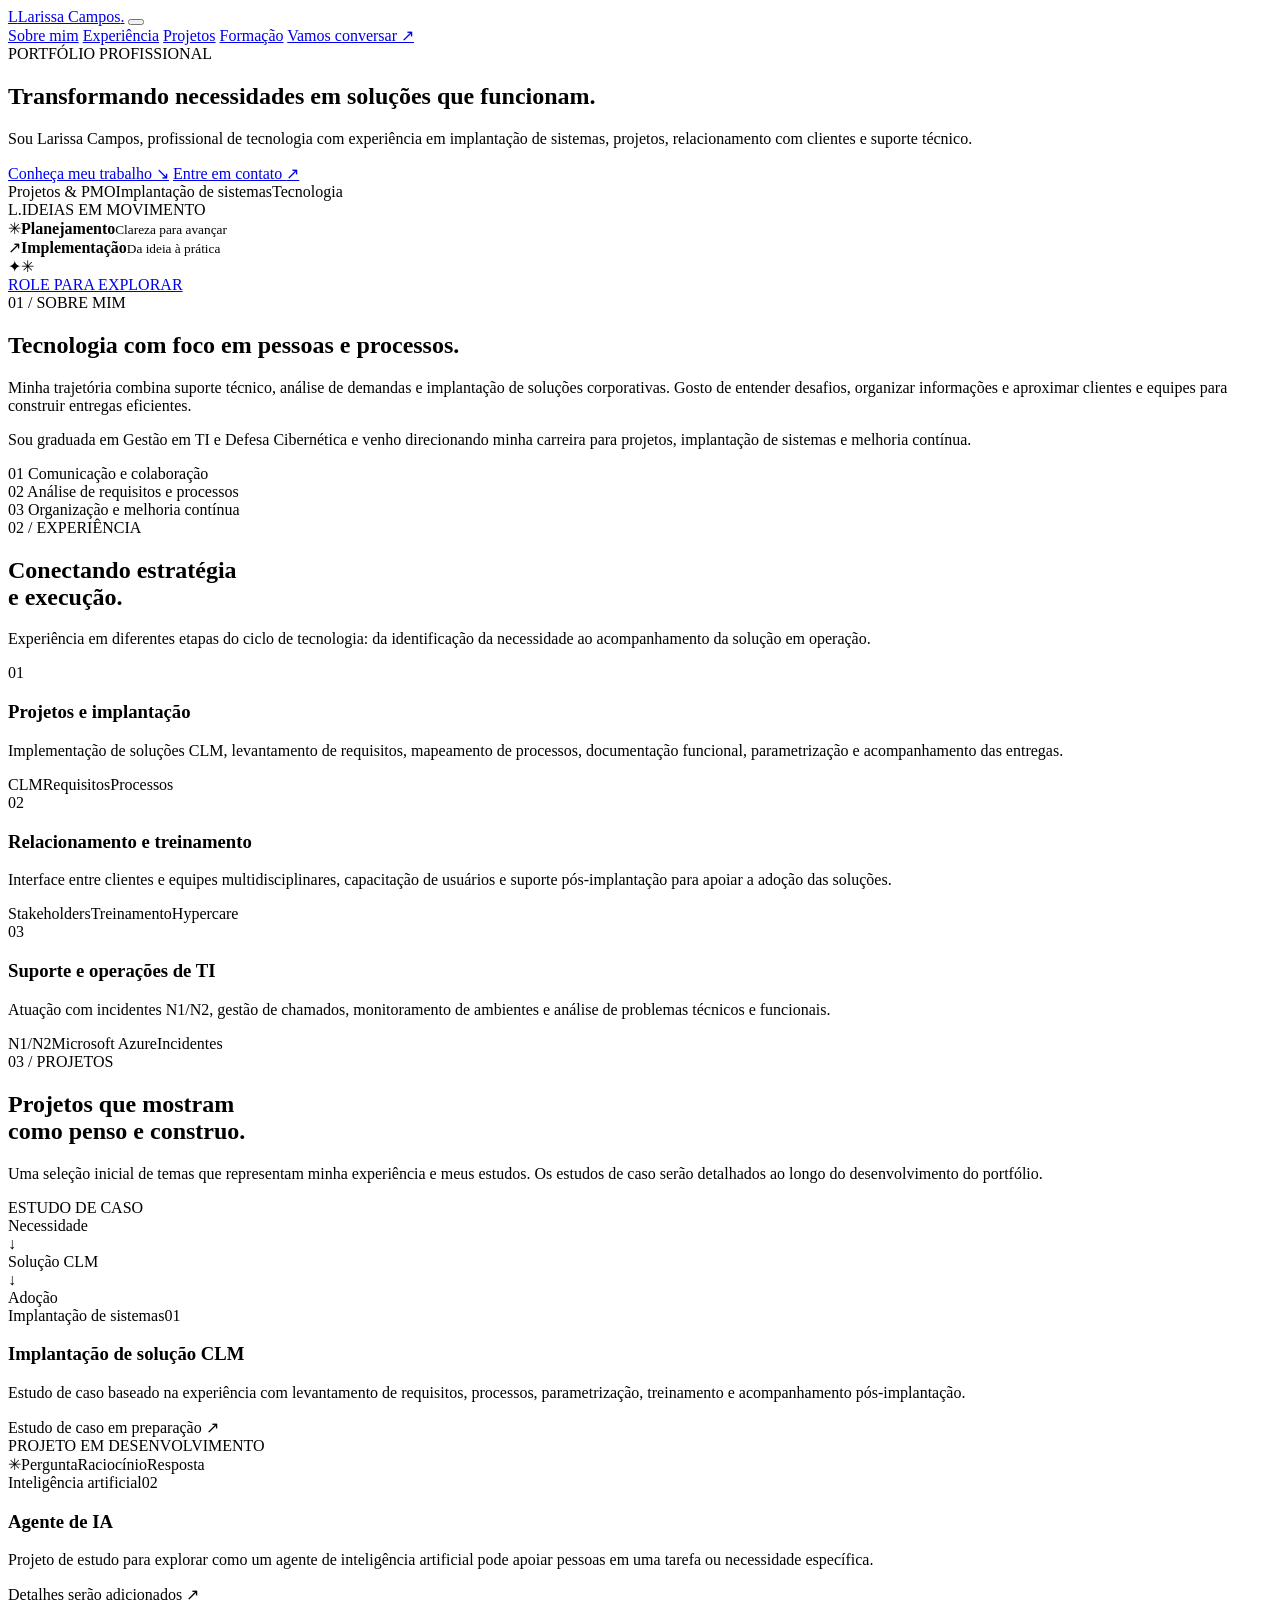
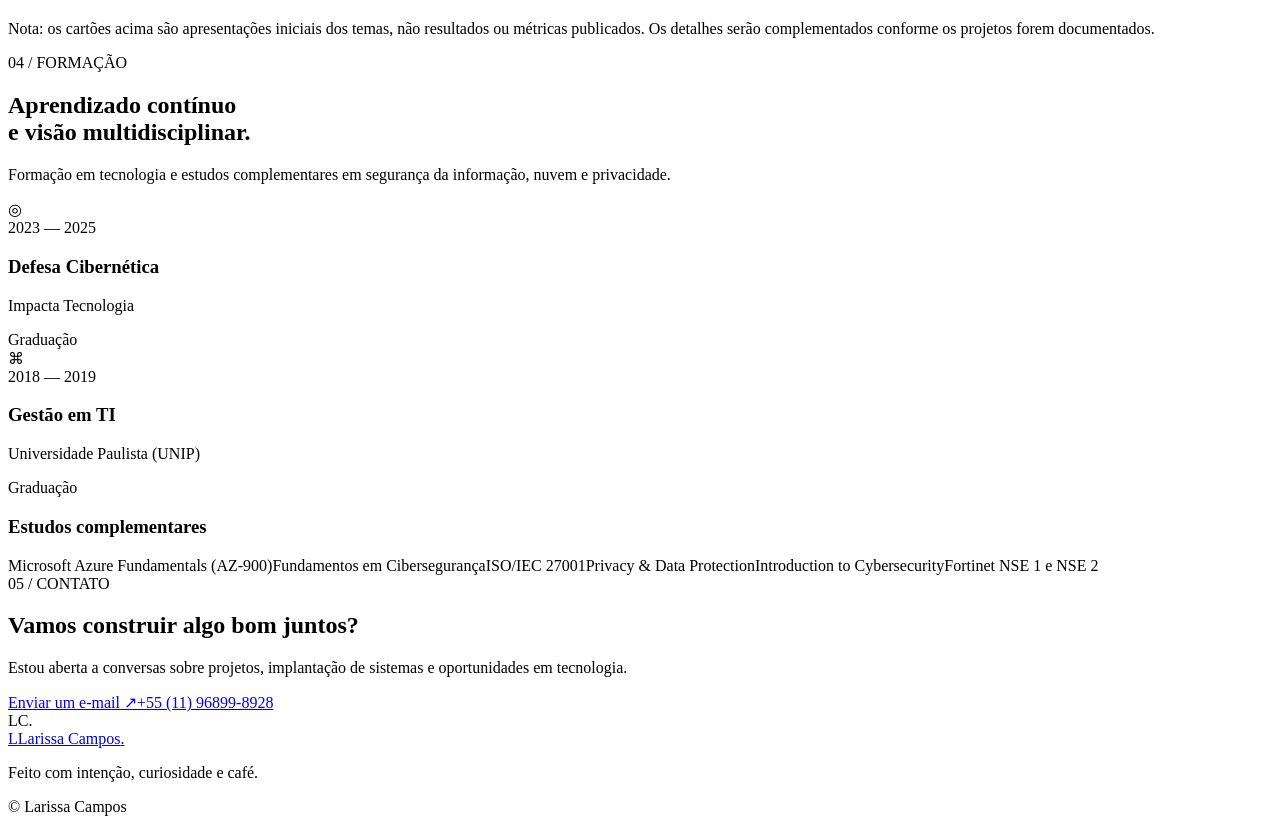
==== index.html @ 3866906d "feat: cria estrutura inicial do portfólio" ====
<!doctype html>
<html lang="pt-BR">
<head>
  <meta charset="utf-8">
  <meta name="viewport" content="width=device-width, initial-scale=1">
  <meta name="theme-color" content="#7c3aed">
  <meta name="description" content="Portfólio profissional de Larissa Roberta Silva Campos, com experiência em projetos, implantação de sistemas e tecnologia.">
  <title>Larissa Campos | Portfólio</title>
  <link rel="preconnect" href="https://fonts.googleapis.com">
  <link rel="preconnect" href="https://fonts.gstatic.com" crossorigin>
  <link href="https://fonts.googleapis.com/css2?family=DM+Sans:wght@400;500;600;700&family=Manrope:wght@400;500;600;700;800&display=swap" rel="stylesheet">
  <link rel="stylesheet" href="styles.css">
  <script src="script.js" defer></script>
</head>
<body>
  <header class="site-header">
    <nav class="nav container" aria-label="Navegação principal">
      <a class="brand" href="#inicio" aria-label="Larissa Campos - início"><span class="brand-mark">L</span><span>Larissa Campos<span class="brand-dot">.</span></span></a>
      <button class="menu-toggle" aria-expanded="false" aria-controls="nav-links" aria-label="Abrir menu"><span></span><span></span></button>
      <div class="nav-links" id="nav-links">
        <a href="#sobre">Sobre mim</a>
        <a href="#experiencia">Experiência</a>
        <a href="#projetos">Projetos</a>
        <a href="#formacao">Formação</a>
        <a class="nav-contact" href="#contato">Vamos conversar <span aria-hidden="true">↗</span></a>
      </div>
    </nav>
  </header>

  <main>
    <section class="hero section container" id="inicio">
      <div class="hero-copy">
        <div class="eyebrow"><span class="status-dot"></span> PORTFÓLIO PROFISSIONAL</div>
        <h1>Transformando necessidades em <span class="gradient-text">soluções que funcionam.</span></h1>
        <p class="hero-lead">Sou Larissa Campos, profissional de tecnologia com experiência em implantação de sistemas, projetos, relacionamento com clientes e suporte técnico.</p>
        <div class="hero-actions">
          <a class="button button-primary" href="#projetos">Conheça meu trabalho <span aria-hidden="true">↘</span></a>
          <a class="button button-quiet" href="mailto:larissarobertasilvacampos@gmail.com">Entre em contato <span aria-hidden="true">↗</span></a>
        </div>
        <div class="hero-tags"><span>Projetos & PMO</span><span>Implantação de sistemas</span><span>Tecnologia</span></div>
      </div>
      <div class="hero-art" aria-label="Ilustração abstrata representando tecnologia e planejamento">
        <div class="art-orbit orbit-one"></div><div class="art-orbit orbit-two"></div>
        <div class="art-core"><span class="core-symbol">L<span>.</span></span><span class="core-caption">IDEIAS EM MOVIMENTO</span></div>
        <div class="floating-card card-top"><span class="mini-icon">✳</span><span><b>Planejamento</b><small>Clareza para avançar</small></span></div>
        <div class="floating-card card-bottom"><span class="mini-icon mini-icon-light">↗</span><span><b>Implementação</b><small>Da ideia à prática</small></span></div>
        <span class="art-spark spark-one">✦</span><span class="art-spark spark-two">✳</span>
      </div>
      <a class="scroll-cue" href="#sobre"><span></span> ROLE PARA EXPLORAR</a>
    </section>

    <section class="section section-soft" id="sobre">
      <div class="container about-grid">
        <div class="section-heading"><span class="eyebrow">01 / SOBRE MIM</span><h2>Tecnologia com foco em <span class="gradient-text">pessoas e processos.</span></h2></div>
        <div class="about-content">
          <p>Minha trajetória combina suporte técnico, análise de demandas e implantação de soluções corporativas. Gosto de entender desafios, organizar informações e aproximar clientes e equipes para construir entregas eficientes.</p>
          <p>Sou graduada em Gestão em TI e Defesa Cibernética e venho direcionando minha carreira para projetos, implantação de sistemas e melhoria contínua.</p>
          <div class="strength-list"><div><span>01</span> Comunicação e colaboração</div><div><span>02</span> Análise de requisitos e processos</div><div><span>03</span> Organização e melhoria contínua</div></div>
        </div>
      </div>
    </section>

    <section class="section container" id="experiencia">
      <div class="section-topline"><div class="section-heading"><span class="eyebrow">02 / EXPERIÊNCIA</span><h2>Conectando estratégia <br>e execução.</h2></div><p class="section-intro">Experiência em diferentes etapas do ciclo de tecnologia: da identificação da necessidade ao acompanhamento da solução em operação.</p></div>
      <div class="experience-grid">
        <article class="experience-card"><span class="experience-number">01</span><div><h3>Projetos e implantação</h3><p>Implementação de soluções CLM, levantamento de requisitos, mapeamento de processos, documentação funcional, parametrização e acompanhamento das entregas.</p><div class="chips"><span>CLM</span><span>Requisitos</span><span>Processos</span></div></div></article>
        <article class="experience-card"><span class="experience-number">02</span><div><h3>Relacionamento e treinamento</h3><p>Interface entre clientes e equipes multidisciplinares, capacitação de usuários e suporte pós-implantação para apoiar a adoção das soluções.</p><div class="chips"><span>Stakeholders</span><span>Treinamento</span><span>Hypercare</span></div></div></article>
        <article class="experience-card"><span class="experience-number">03</span><div><h3>Suporte e operações de TI</h3><p>Atuação com incidentes N1/N2, gestão de chamados, monitoramento de ambientes e análise de problemas técnicos e funcionais.</p><div class="chips"><span>N1/N2</span><span>Microsoft Azure</span><span>Incidentes</span></div></div></article>
      </div>
    </section>

    <section class="section section-dark" id="projetos">
      <div class="container">
        <div class="section-topline projects-heading"><div class="section-heading"><span class="eyebrow eyebrow-light">03 / PROJETOS</span><h2>Projetos que mostram <br>como penso e construo.</h2></div><p class="section-intro">Uma seleção inicial de temas que representam minha experiência e meus estudos. Os estudos de caso serão detalhados ao longo do desenvolvimento do portfólio.</p></div>
        <div class="project-grid">
          <article class="project-card project-featured"><div class="project-visual visual-purple"><span class="visual-label">ESTUDO DE CASO</span><div class="flow-diagram"><div class="flow-node">Necessidade</div><span>↓</span><div class="flow-node flow-node-active">Solução CLM</div><span>↓</span><div class="flow-node">Adoção</div></div><span class="visual-orb"></span></div><div class="project-body"><div class="project-meta"><span>Implantação de sistemas</span><span>01</span></div><h3>Implantação de solução CLM</h3><p>Estudo de caso baseado na experiência com levantamento de requisitos, processos, parametrização, treinamento e acompanhamento pós-implantação.</p><span class="text-link">Estudo de caso em preparação <span aria-hidden="true">↗</span></span></div></article>
          <article class="project-card"><div class="project-visual visual-peach"><span class="visual-label">PROJETO EM DESENVOLVIMENTO</span><div class="ai-visual"><span class="ai-ring">✳</span><span class="ai-pill pill-one">Pergunta</span><span class="ai-pill pill-two">Raciocínio</span><span class="ai-pill pill-three">Resposta</span></div></div><div class="project-body"><div class="project-meta"><span>Inteligência artificial</span><span>02</span></div><h3>Agente de IA</h3><p>Projeto de estudo para explorar como um agente de inteligência artificial pode apoiar pessoas em uma tarefa ou necessidade específica.</p><span class="text-link">Detalhes serão adicionados <span aria-hidden="true">↗</span></span></div></article>
        </div>
        <p class="project-note">Nota: os cartões acima são apresentações iniciais dos temas, não resultados ou métricas publicados. Os detalhes serão complementados conforme os projetos forem documentados.</p>
      </div>
    </section>

    <section class="section container" id="formacao">
      <div class="section-topline"><div class="section-heading"><span class="eyebrow">04 / FORMAÇÃO</span><h2>Aprendizado contínuo <br>e visão multidisciplinar.</h2></div><p class="section-intro">Formação em tecnologia e estudos complementares em segurança da informação, nuvem e privacidade.</p></div>
      <div class="education-grid">
        <article class="education-card"><span class="education-icon">◎</span><div><span class="education-date">2023 — 2025</span><h3>Defesa Cibernética</h3><p>Impacta Tecnologia</p></div><span class="education-type">Graduação</span></article>
        <article class="education-card"><span class="education-icon">⌘</span><div><span class="education-date">2018 — 2019</span><h3>Gestão em TI</h3><p>Universidade Paulista (UNIP)</p></div><span class="education-type">Graduação</span></article>
      </div>
      <div class="courses-block"><h3>Estudos complementares</h3><div class="course-list"><span>Microsoft Azure Fundamentals (AZ-900)</span><span>Fundamentos em Cibersegurança</span><span>ISO/IEC 27001</span><span>Privacy & Data Protection</span><span>Introduction to Cybersecurity</span><span>Fortinet NSE 1 e NSE 2</span></div></div>
    </section>

    <section class="section contact-section" id="contato">
      <div class="container contact-panel"><div><span class="eyebrow eyebrow-light">05 / CONTATO</span><h2>Vamos construir algo <span>bom juntos?</span></h2><p>Estou aberta a conversas sobre projetos, implantação de sistemas e oportunidades em tecnologia.</p></div><div class="contact-actions"><a class="button button-white" href="mailto:larissarobertasilvacampos@gmail.com">Enviar um e-mail <span aria-hidden="true">↗</span></a><a class="contact-phone" href="tel:+5511968998928">+55 (11) 96899-8928</a></div><div class="contact-decoration">LC<span>.</span></div></div>
    </section>
  </main>

  <footer class="site-footer"><div class="container footer-inner"><a class="brand footer-brand" href="#inicio"><span class="brand-mark">L</span><span>Larissa Campos<span class="brand-dot">.</span></span></a><p>Feito com intenção, curiosidade e café.</p><span>© <span id="year"></span> Larissa Campos</span></div></footer>
</body>
</html>
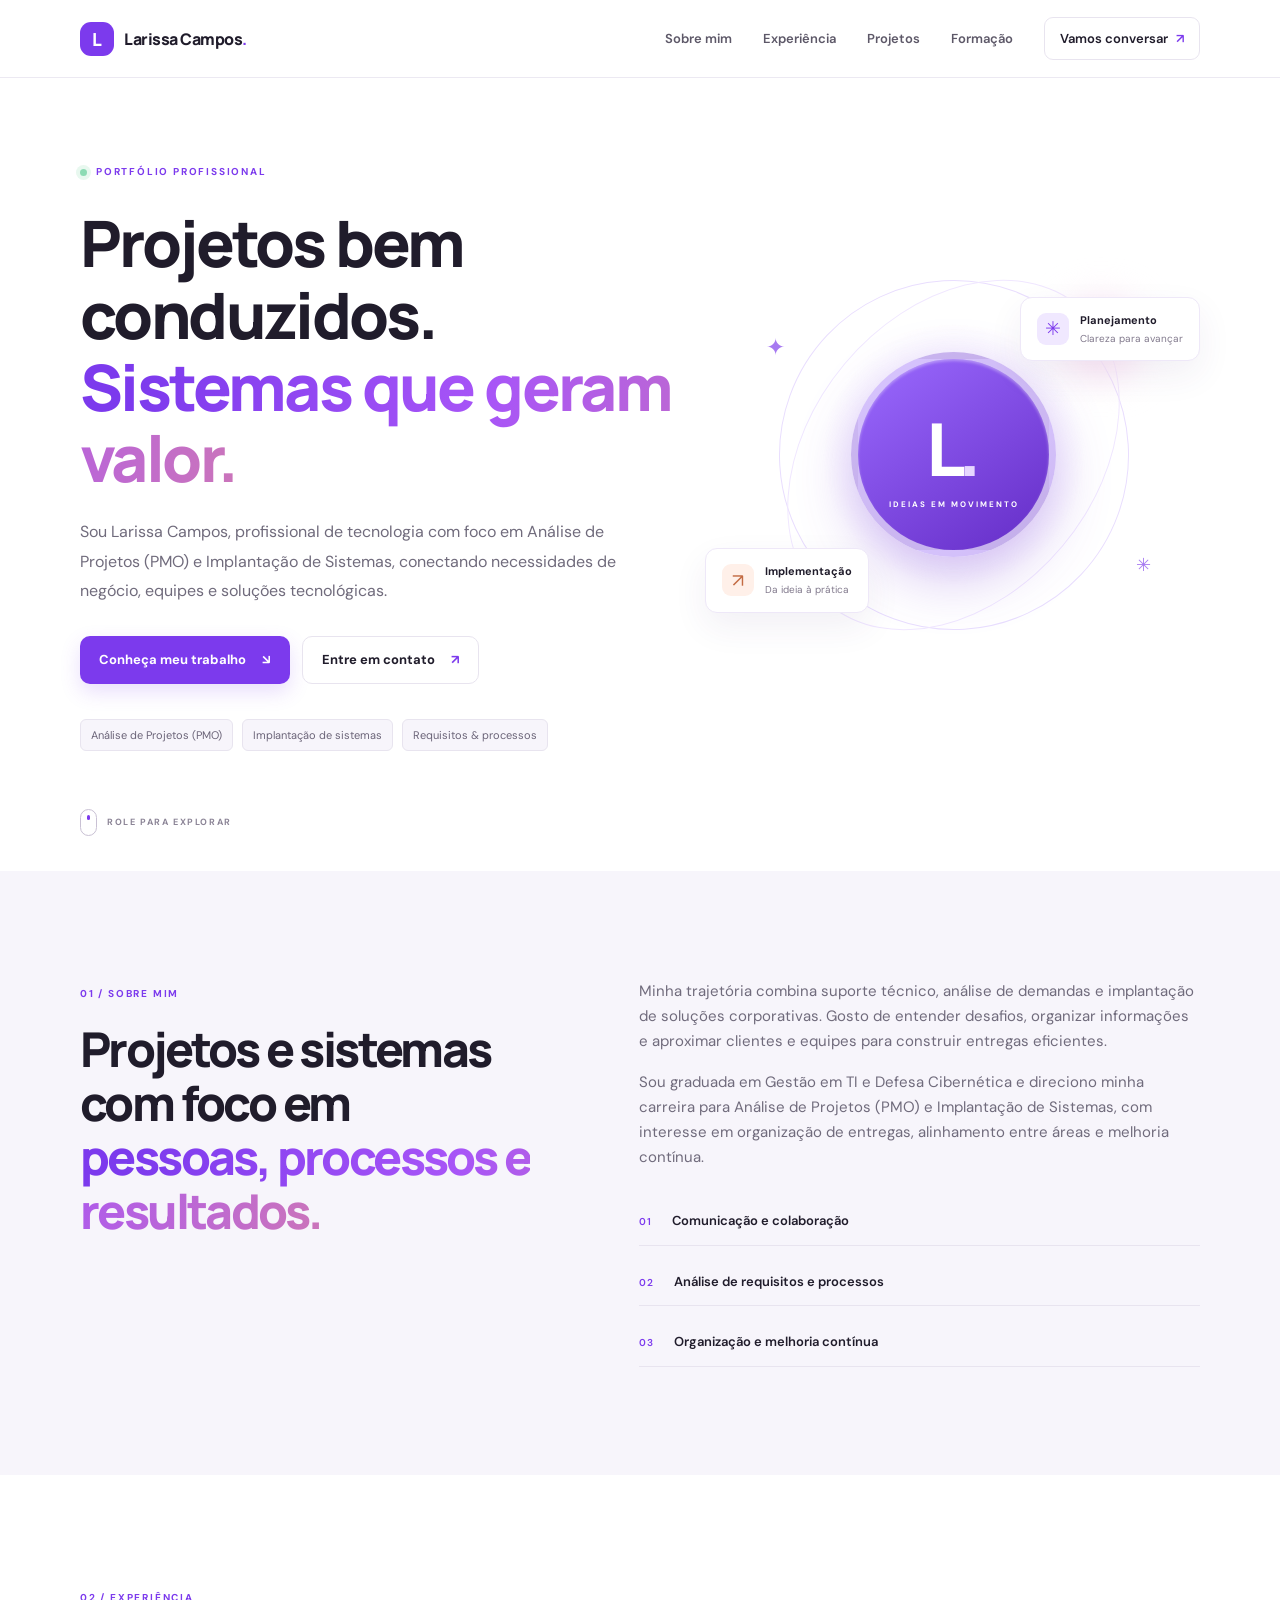
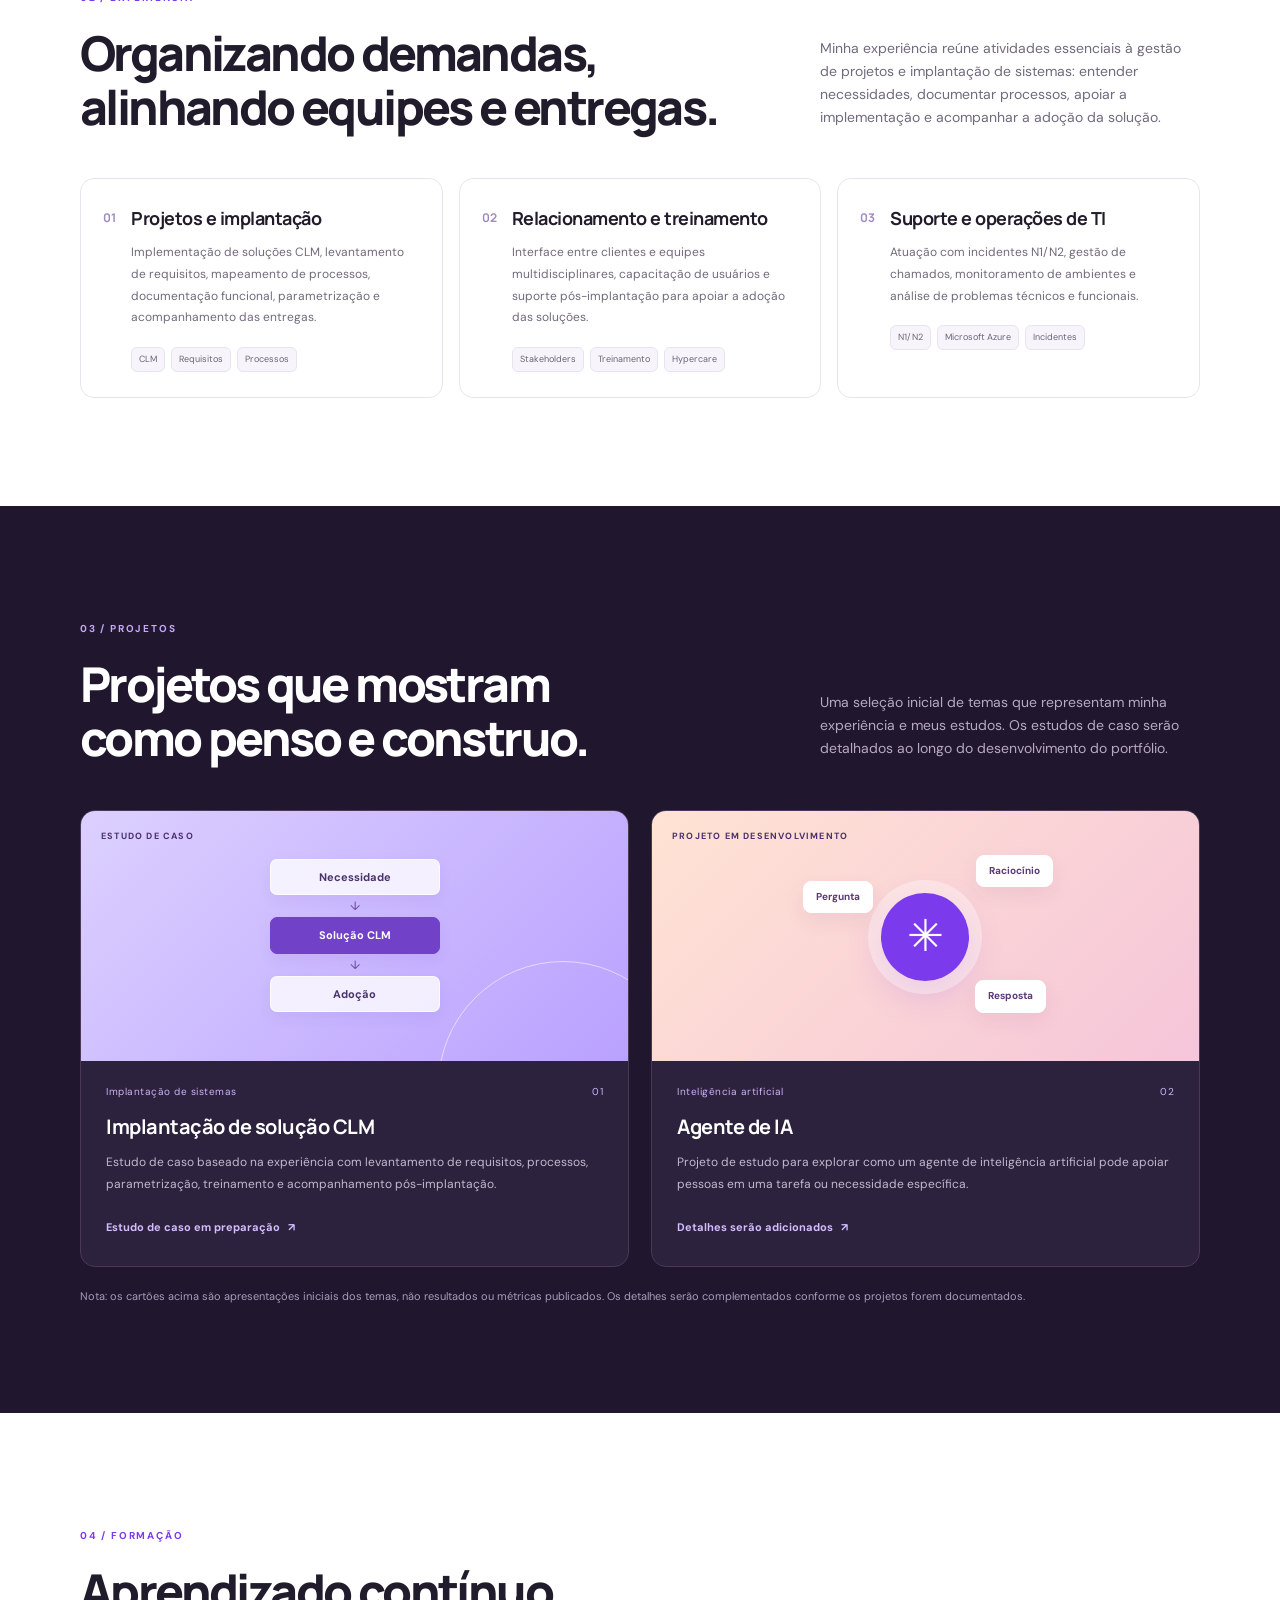
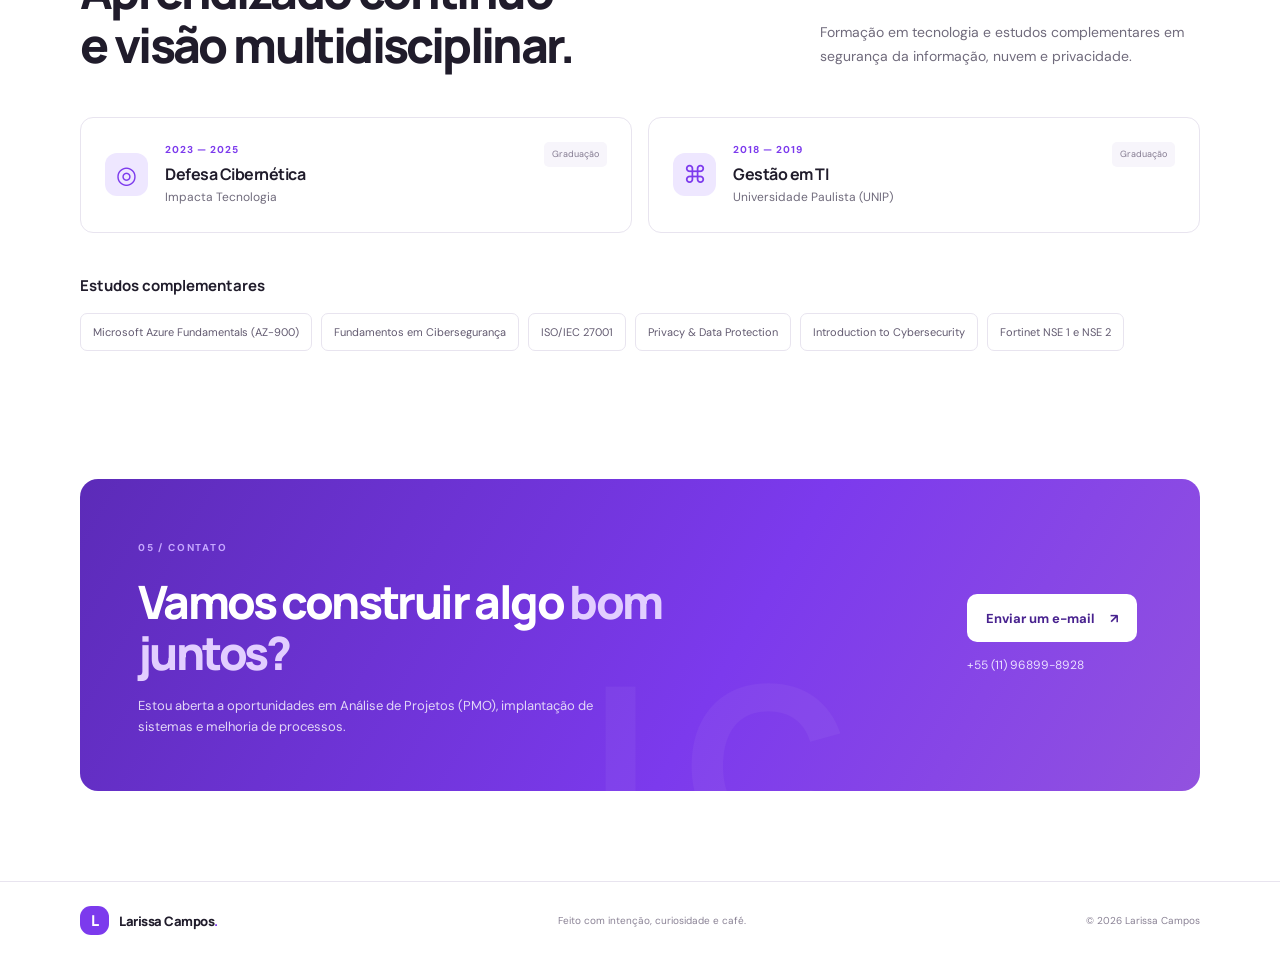
==== commit 84572883: "Direciona o portfólio para PMO e implantação de sistemas" ====
--- a/index.html
+++ b/index.html
@@ -4,7 +4,7 @@
   <meta charset="utf-8">
   <meta name="viewport" content="width=device-width, initial-scale=1">
   <meta name="theme-color" content="#7c3aed">
-  <meta name="description" content="Portfólio profissional de Larissa Roberta Silva Campos, com experiência em projetos, implantação de sistemas e tecnologia.">
+  <meta name="description" content="Portfólio de Larissa Campos, com foco em análise de projetos (PMO), implantação de sistemas e melhoria de processos.">
   <title>Larissa Campos | Portfólio</title>
   <link rel="preconnect" href="https://fonts.googleapis.com">
   <link rel="preconnect" href="https://fonts.gstatic.com" crossorigin>
@@ -31,13 +31,13 @@
     <section class="hero section container" id="inicio">
       <div class="hero-copy">
         <div class="eyebrow"><span class="status-dot"></span> PORTFÓLIO PROFISSIONAL</div>
-        <h1>Transformando necessidades em <span class="gradient-text">soluções que funcionam.</span></h1>
-        <p class="hero-lead">Sou Larissa Campos, profissional de tecnologia com experiência em implantação de sistemas, projetos, relacionamento com clientes e suporte técnico.</p>
+        <h1>Projetos bem conduzidos. <span class="gradient-text">Sistemas que geram valor.</span></h1>
+        <p class="hero-lead">Sou Larissa Campos, profissional de tecnologia com foco em Análise de Projetos (PMO) e Implantação de Sistemas, conectando necessidades de negócio, equipes e soluções tecnológicas.</p>
         <div class="hero-actions">
           <a class="button button-primary" href="#projetos">Conheça meu trabalho <span aria-hidden="true">↘</span></a>
           <a class="button button-quiet" href="mailto:larissarobertasilvacampos@gmail.com">Entre em contato <span aria-hidden="true">↗</span></a>
         </div>
-        <div class="hero-tags"><span>Projetos & PMO</span><span>Implantação de sistemas</span><span>Tecnologia</span></div>
+        <div class="hero-tags"><span>Análise de Projetos (PMO)</span><span>Implantação de sistemas</span><span>Requisitos & processos</span></div>
       </div>
       <div class="hero-art" aria-label="Ilustração abstrata representando tecnologia e planejamento">
         <div class="art-orbit orbit-one"></div><div class="art-orbit orbit-two"></div>
@@ -51,17 +51,17 @@
 
     <section class="section section-soft" id="sobre">
       <div class="container about-grid">
-        <div class="section-heading"><span class="eyebrow">01 / SOBRE MIM</span><h2>Tecnologia com foco em <span class="gradient-text">pessoas e processos.</span></h2></div>
+        <div class="section-heading"><span class="eyebrow">01 / SOBRE MIM</span><h2>Projetos e sistemas com foco em <span class="gradient-text">pessoas, processos e resultados.</span></h2></div>
         <div class="about-content">
           <p>Minha trajetória combina suporte técnico, análise de demandas e implantação de soluções corporativas. Gosto de entender desafios, organizar informações e aproximar clientes e equipes para construir entregas eficientes.</p>
-          <p>Sou graduada em Gestão em TI e Defesa Cibernética e venho direcionando minha carreira para projetos, implantação de sistemas e melhoria contínua.</p>
+          <p>Sou graduada em Gestão em TI e Defesa Cibernética e direciono minha carreira para Análise de Projetos (PMO) e Implantação de Sistemas, com interesse em organização de entregas, alinhamento entre áreas e melhoria contínua.</p>
           <div class="strength-list"><div><span>01</span> Comunicação e colaboração</div><div><span>02</span> Análise de requisitos e processos</div><div><span>03</span> Organização e melhoria contínua</div></div>
         </div>
       </div>
     </section>
 
     <section class="section container" id="experiencia">
-      <div class="section-topline"><div class="section-heading"><span class="eyebrow">02 / EXPERIÊNCIA</span><h2>Conectando estratégia <br>e execução.</h2></div><p class="section-intro">Experiência em diferentes etapas do ciclo de tecnologia: da identificação da necessidade ao acompanhamento da solução em operação.</p></div>
+      <div class="section-topline"><div class="section-heading"><span class="eyebrow">02 / EXPERIÊNCIA</span><h2>Organizando demandas, <br>alinhando equipes e entregas.</h2></div><p class="section-intro">Minha experiência reúne atividades essenciais à gestão de projetos e implantação de sistemas: entender necessidades, documentar processos, apoiar a implementação e acompanhar a adoção da solução.</p></div>
       <div class="experience-grid">
         <article class="experience-card"><span class="experience-number">01</span><div><h3>Projetos e implantação</h3><p>Implementação de soluções CLM, levantamento de requisitos, mapeamento de processos, documentação funcional, parametrização e acompanhamento das entregas.</p><div class="chips"><span>CLM</span><span>Requisitos</span><span>Processos</span></div></div></article>
         <article class="experience-card"><span class="experience-number">02</span><div><h3>Relacionamento e treinamento</h3><p>Interface entre clientes e equipes multidisciplinares, capacitação de usuários e suporte pós-implantação para apoiar a adoção das soluções.</p><div class="chips"><span>Stakeholders</span><span>Treinamento</span><span>Hypercare</span></div></div></article>
@@ -90,7 +90,7 @@
     </section>
 
     <section class="section contact-section" id="contato">
-      <div class="container contact-panel"><div><span class="eyebrow eyebrow-light">05 / CONTATO</span><h2>Vamos construir algo <span>bom juntos?</span></h2><p>Estou aberta a conversas sobre projetos, implantação de sistemas e oportunidades em tecnologia.</p></div><div class="contact-actions"><a class="button button-white" href="mailto:larissarobertasilvacampos@gmail.com">Enviar um e-mail <span aria-hidden="true">↗</span></a><a class="contact-phone" href="tel:+5511968998928">+55 (11) 96899-8928</a></div><div class="contact-decoration">LC<span>.</span></div></div>
+      <div class="container contact-panel"><div><span class="eyebrow eyebrow-light">05 / CONTATO</span><h2>Vamos construir algo <span>bom juntos?</span></h2><p>Estou aberta a oportunidades em Análise de Projetos (PMO), implantação de sistemas e melhoria de processos.</p></div><div class="contact-actions"><a class="button button-white" href="mailto:larissarobertasilvacampos@gmail.com">Enviar um e-mail <span aria-hidden="true">↗</span></a><a class="contact-phone" href="tel:+5511968998928">+55 (11) 96899-8928</a></div><div class="contact-decoration">LC<span>.</span></div></div>
     </section>
   </main>
 
--- a/styles.css
+++ b/styles.css
@@ -0,0 +1 @@
+:root{--purple:#7c3aed;--purple-dark:#5425b7;--purple-pale:#eee7ff;--ink:#201c2b;--muted:#706b7c;--line:#e8e4ef;--soft:#f7f5fb;--white:#fff;--peach:#ffdfce;--font-body:"DM Sans",sans-serif;--font-head:"Manrope",sans-serif}*{box-sizing:border-box}html{scroll-behavior:smooth;scroll-padding-top:90px}body{margin:0;font-family:var(--font-body);color:var(--ink);background:var(--white);line-height:1.65}a{color:inherit;text-decoration:none}button{font:inherit}.container{width:min(1120px,calc(100% - 48px));margin-inline:auto}.section{padding:108px 0}.section-soft{background:var(--soft)}.site-header{height:78px;position:sticky;top:0;z-index:10;background:rgba(255,255,255,.9);backdrop-filter:blur(18px);border-bottom:1px solid rgba(232,228,239,.8)}.nav{height:100%;display:flex;align-items:center;justify-content:space-between}.brand{display:inline-flex;align-items:center;gap:10px;font:800 16px var(--font-head);letter-spacing:-.5px}.brand-mark{display:grid;place-items:center;width:34px;height:34px;border-radius:11px;background:var(--purple);color:#fff;font-size:18px}.brand-dot{color:var(--purple)}.nav-links{display:flex;align-items:center;gap:31px;font-size:13px;font-weight:600;color:#5d5868}.nav-links>a:hover{color:var(--purple)}.nav-contact{padding:10px 15px;border:1px solid var(--line);border-radius:9px;color:var(--ink)!important}.nav-contact span{color:var(--purple);margin-left:5px}.menu-toggle{display:none}.hero{min-height:690px;display:grid;grid-template-columns:1.12fr .88fr;align-items:center;position:relative;padding-top:80px;padding-bottom:120px}.hero-copy{position:relative;z-index:1}.eyebrow{display:inline-flex;align-items:center;gap:9px;color:var(--purple);font-size:10px;font-weight:700;letter-spacing:1.8px}.status-dot{width:7px;height:7px;background:#8cdbb4;border-radius:50%;box-shadow:0 0 0 4px #e8f8ef}.hero h1,.section-heading h2,.contact-panel h2{font-family:var(--font-head);font-weight:800;letter-spacing:-2.6px;line-height:1.12}.hero h1{max-width:660px;margin:23px 0;font-size:clamp(42px,5vw,65px)}.gradient-text{background:linear-gradient(100deg,#7c3aed 8%,#a855f7 55%,#cb75ba 100%);-webkit-background-clip:text;background-clip:text;color:transparent}.hero-lead{max-width:550px;color:var(--muted);font-size:16px;line-height:1.85}.hero-actions{display:flex;flex-wrap:wrap;gap:12px;margin-top:30px}.button{display:inline-flex;align-items:center;justify-content:center;gap:16px;min-height:48px;padding:0 19px;border-radius:10px;font-size:13px;font-weight:700;transition:transform .2s,box-shadow .2s}.button:hover{transform:translateY(-2px)}.button-primary{background:var(--purple);color:white;box-shadow:0 8px 20px #7c3aed2b}.button-primary:hover{background:var(--purple-dark);box-shadow:0 10px 24px #7c3aed42}.button-quiet{border:1px solid var(--line);background:#fff}.button-quiet span{color:var(--purple)}.hero-tags{display:flex;flex-wrap:wrap;gap:9px;margin-top:35px}.hero-tags span,.chips span{font-size:11px;color:#6b6478;background:var(--soft);border:1px solid var(--line);padding:6px 10px;border-radius:6px}.hero-art{height:420px;position:relative;display:grid;place-items:center}.art-orbit{position:absolute;border:1px solid #e9defe;border-radius:50%;transform:rotate(-25deg)}.orbit-one{width:350px;height:350px}.orbit-two{width:285px;height:390px;transform:rotate(40deg);border-color:#f0e7ff}.hero-art:before,.hero-art:after{content:"";position:absolute;border-radius:50%;filter:blur(1px)}.hero-art:before{width:260px;height:260px;background:radial-gradient(circle,#e5d7ff 0,rgba(245,239,255,.55) 56%,transparent 72%)}.hero-art:after{width:80px;height:80px;right:12%;top:13%;background:#fbe6f5;filter:blur(18px)}.art-core{position:relative;z-index:1;width:205px;height:205px;border-radius:50%;display:flex;flex-direction:column;align-items:center;justify-content:center;background:linear-gradient(145deg,#9b6aff,#642cc6);box-shadow:inset 0 2px 3px #ffffff55,0 22px 55px #7942d54d;color:white;border:7px solid #ffffff9c}.core-symbol{font:800 73px var(--font-head);letter-spacing:-8px;margin-left:-8px}.core-symbol span{color:#e6d7ff}.core-caption{font-size:8px;letter-spacing:2px;font-weight:700;margin-top:0}.floating-card{position:absolute;z-index:2;display:flex;align-items:center;gap:11px;background:#fff;border:1px solid #eee8f8;border-radius:12px;padding:13px 16px;box-shadow:0 14px 35px #4a286f12}.floating-card b,.floating-card small{display:block}.floating-card b{font-size:11px}.floating-card small{font-size:10px;color:#81798c;margin-top:2px}.card-top{top:52px;right:0}.card-bottom{bottom:52px;left:-2px}.mini-icon{width:32px;height:32px;border-radius:9px;background:#f0e8ff;color:var(--purple);display:grid;place-items:center;font-size:19px}.mini-icon-light{background:#fff0e9;color:#c36b43}.art-spark{position:absolute;color:#a77af1}.spark-one{left:12%;top:20%;font-size:23px}.spark-two{right:10%;bottom:20%;font-size:18px}.scroll-cue{position:absolute;bottom:35px;left:0;display:flex;align-items:center;gap:10px;color:#8b8496;font-size:9px;letter-spacing:1.6px;font-weight:700}.scroll-cue span{height:27px;width:17px;border:1px solid #c9c1d4;border-radius:10px;position:relative}.scroll-cue span:after{content:"";position:absolute;left:6px;top:5px;width:3px;height:5px;border-radius:3px;background:var(--purple)}.about-grid{display:grid;grid-template-columns:.9fr 1.1fr;gap:100px}.section-heading h2{font-size:clamp(34px,4vw,48px);margin:17px 0 0}.about-content>p{margin:0 0 17px;color:var(--muted);font-size:15px}.strength-list{display:grid;grid-template-columns:1fr;gap:12px;margin-top:28px}.strength-list div{padding:13px 0;border-bottom:1px solid var(--line);font-size:13px;font-weight:600}.strength-list span{color:var(--purple);font-size:10px;letter-spacing:1px;margin-right:17px}.section-topline{display:flex;justify-content:space-between;align-items:end;gap:50px;margin-bottom:45px}.section-intro{max-width:380px;color:var(--muted);font-size:14px;margin:0 0 4px}.experience-grid{display:grid;grid-template-columns:repeat(3,1fr);gap:16px}.experience-card{display:flex;gap:15px;padding:27px 22px 25px;border:1px solid var(--line);border-radius:14px;background:white;transition:transform .2s,border-color .2s}.experience-card:hover{transform:translateY(-4px);border-color:#cdb7ff}.experience-number{font:700 12px var(--font-head);color:#a18abf;padding-top:3px}.experience-card h3,.project-body h3,.education-card h3{font:700 18px var(--font-head);letter-spacing:-.5px;margin:0 0 12px}.experience-card p,.project-body p{font-size:12px;color:var(--muted);line-height:1.8;margin:0 0 18px}.chips{display:flex;gap:6px;flex-wrap:wrap}.chips span{font-size:9px;padding:4px 7px}.section-dark{background:#20172f;color:#fff}.eyebrow-light{color:#c6a8ff}.projects-heading .section-intro{color:#b6aabe}.project-grid{display:grid;grid-template-columns:1fr 1fr;gap:22px}.project-card{background:#2c223d;border:1px solid #493957;border-radius:15px;overflow:hidden}.project-visual{height:250px;position:relative;overflow:hidden;display:grid;place-items:center}.visual-purple{background:linear-gradient(135deg,#dcd0ff,#b9a1ff)}.visual-peach{background:linear-gradient(135deg,#ffe3d3,#f5c5d9)}.visual-label{position:absolute;top:18px;left:20px;font-size:9px;letter-spacing:1.2px;font-weight:700;color:#49306d}.flow-diagram{position:relative;z-index:1;width:185px;display:grid;justify-items:center;gap:5px}.flow-node{width:170px;text-align:center;border:1px solid #ffffffb5;background:#ffffffc9;border-radius:7px;padding:8px 12px;color:#49336b;font-size:11px;font-weight:700;box-shadow:0 6px 14px #51328c10}.flow-node-active{background:#7141c8;color:white;border-color:#7141c8}.flow-diagram>span{font-size:12px;color:#6b45a5;line-height:1}.visual-orb{position:absolute;width:250px;height:250px;border:1px solid #ffffff8c;border-radius:50%;right:-60px;bottom:-150px}.ai-visual{position:relative;width:245px;height:170px}.ai-ring{position:absolute;left:78px;top:42px;width:88px;height:88px;border-radius:50%;display:grid;place-items:center;background:#7c3aed;color:#fff;font-size:44px;box-shadow:0 0 0 13px #ffffff55,0 12px 35px #7c3aed35}.ai-pill{position:absolute;padding:7px 12px;background:#fff;border:1px solid #fff;border-radius:8px;color:#5a3974;font-size:10px;font-weight:700;box-shadow:0 8px 20px #5c2e6d12}.pill-one{left:0;top:30px}.pill-two{right:-5px;top:4px}.pill-three{right:2px;bottom:8px}.project-body{padding:23px 25px 26px}.project-meta{display:flex;justify-content:space-between;gap:12px;margin-bottom:13px;color:#c9b5f6;font-size:10px;letter-spacing:.5px}.project-body h3{font-size:20px;color:#fff}.project-body p{color:#c2b8ce;font-size:12px}.text-link{display:inline-flex;align-items:center;gap:8px;color:#d3bcff;font-size:11px;font-weight:700}.project-note{font-size:11px;color:#a99bb8;margin:20px 0 0}.education-grid{display:grid;grid-template-columns:1fr 1fr;gap:16px}.education-card{display:flex;align-items:center;gap:17px;padding:24px;border:1px solid var(--line);border-radius:13px}.education-icon{flex:0 0 43px;height:43px;border-radius:12px;background:var(--purple-pale);color:var(--purple);display:grid;place-items:center;font-size:24px}.education-date{display:block;color:var(--purple);font-size:10px;font-weight:700;letter-spacing:1px;margin-bottom:5px}.education-card h3{font-size:16px;margin:0}.education-card p{font-size:12px;color:var(--muted);margin:3px 0 0}.education-type{margin-left:auto;align-self:flex-start;font-size:9px;color:#847b91;background:var(--soft);padding:5px 8px;border-radius:5px;white-space:nowrap}.courses-block{margin-top:42px}.courses-block h3{font:700 15px var(--font-head);margin-bottom:17px}.course-list{display:flex;flex-wrap:wrap;gap:9px}.course-list span{border:1px solid var(--line);border-radius:7px;padding:9px 12px;font-size:11px;color:#625a70}.contact-section{padding:20px 0 90px}.contact-panel{position:relative;overflow:hidden;display:flex;justify-content:space-between;align-items:center;gap:40px;padding:54px 58px;border-radius:18px;background:linear-gradient(120deg,#5c2bb8,#7c3aed 58%,#9252df);color:#fff}.contact-panel h2{max-width:570px;font-size:clamp(32px,4vw,46px);margin:16px 0}.contact-panel h2 span{color:#e2ceff}.contact-panel p{max-width:490px;color:#e2d6f7;font-size:13px;margin:0}.contact-actions{position:relative;z-index:1;display:flex;flex-direction:column;align-items:flex-start;gap:14px;min-width:175px}.button-white{background:#fff;color:#48228f}.contact-phone{font-size:12px;color:#eadfff}.contact-decoration{position:absolute;right:30%;bottom:-120px;font:800 220px var(--font-head);letter-spacing:-22px;color:#ffffff0c;pointer-events:none}.contact-decoration span{color:#ffffff14}.site-footer{padding:24px 0;border-top:1px solid var(--line)}.footer-inner{display:flex;align-items:center;justify-content:space-between;gap:20px}.footer-brand{font-size:13px}.footer-brand .brand-mark{width:29px;height:29px;font-size:15px}.footer-inner p,.footer-inner>span{font-size:10px;color:#8a8295;margin:0}.menu-toggle{background:none;border:0}@media(max-width:900px){.hero{grid-template-columns:1fr 0.8fr;gap:10px}.hero-art{transform:scale(.85);margin-inline:-25px}.hero h1{font-size:49px}.about-grid{gap:50px}.experience-grid{grid-template-columns:1fr}.experience-card{padding:23px}.section-topline{gap:25px}.contact-panel{padding:44px 35px}}@media(max-width:700px){.container{width:min(100% - 36px,540px)}.section{padding:76px 0}.site-header{height:68px}.menu-toggle{display:flex;width:40px;height:40px;flex-direction:column;justify-content:center;gap:5px;align-items:center;cursor:pointer}.menu-toggle span{display:block;width:20px;height:2px;background:var(--ink);border-radius:2px}.nav-links{display:none;position:absolute;top:67px;left:0;right:0;padding:20px 24px 24px;background:white;border-bottom:1px solid var(--line);box-shadow:0 18px 25px #2e1b4510;flex-direction:column;align-items:stretch;gap:18px}.nav-links.open{display:flex}.nav-contact{text-align:center}.hero{display:flex;flex-direction:column;align-items:stretch;padding-top:64px;padding-bottom:90px;gap:5px}.hero h1{font-size:clamp(41px,11vw,57px);letter-spacing:-2px}.hero-lead{font-size:14px}.hero-art{width:100%;height:330px;transform:scale(.86);margin:-2px 0 0}.orbit-one{width:300px;height:300px}.orbit-two{height:330px;width:250px}.card-top{right:-8px;top:23px}.card-bottom{left:-8px;bottom:24px}.scroll-cue{bottom:25px}.about-grid{grid-template-columns:1fr;gap:28px}.section-heading h2{font-size:36px;letter-spacing:-1.8px}.section-topline{align-items:flex-start;flex-direction:column;gap:20px;margin-bottom:30px}.section-intro{font-size:13px}.experience-card{gap:12px}.project-grid,.education-grid{grid-template-columns:1fr}.project-visual{height:225px}.education-card{padding:18px;gap:12px}.education-type{display:none}.contact-section{padding:0 0 60px}.contact-panel{align-items:flex-start;flex-direction:column;padding:34px 26px;gap:27px}.contact-panel h2{font-size:36px;letter-spacing:-1.8px}.contact-decoration{right:-10px;font-size:160px}.footer-inner{flex-wrap:wrap}.footer-inner p{order:3;width:100%}}@media(prefers-reduced-motion:reduce){html{scroll-behavior:auto}*,*:before,*:after{transition:none!important;animation:none!important}}
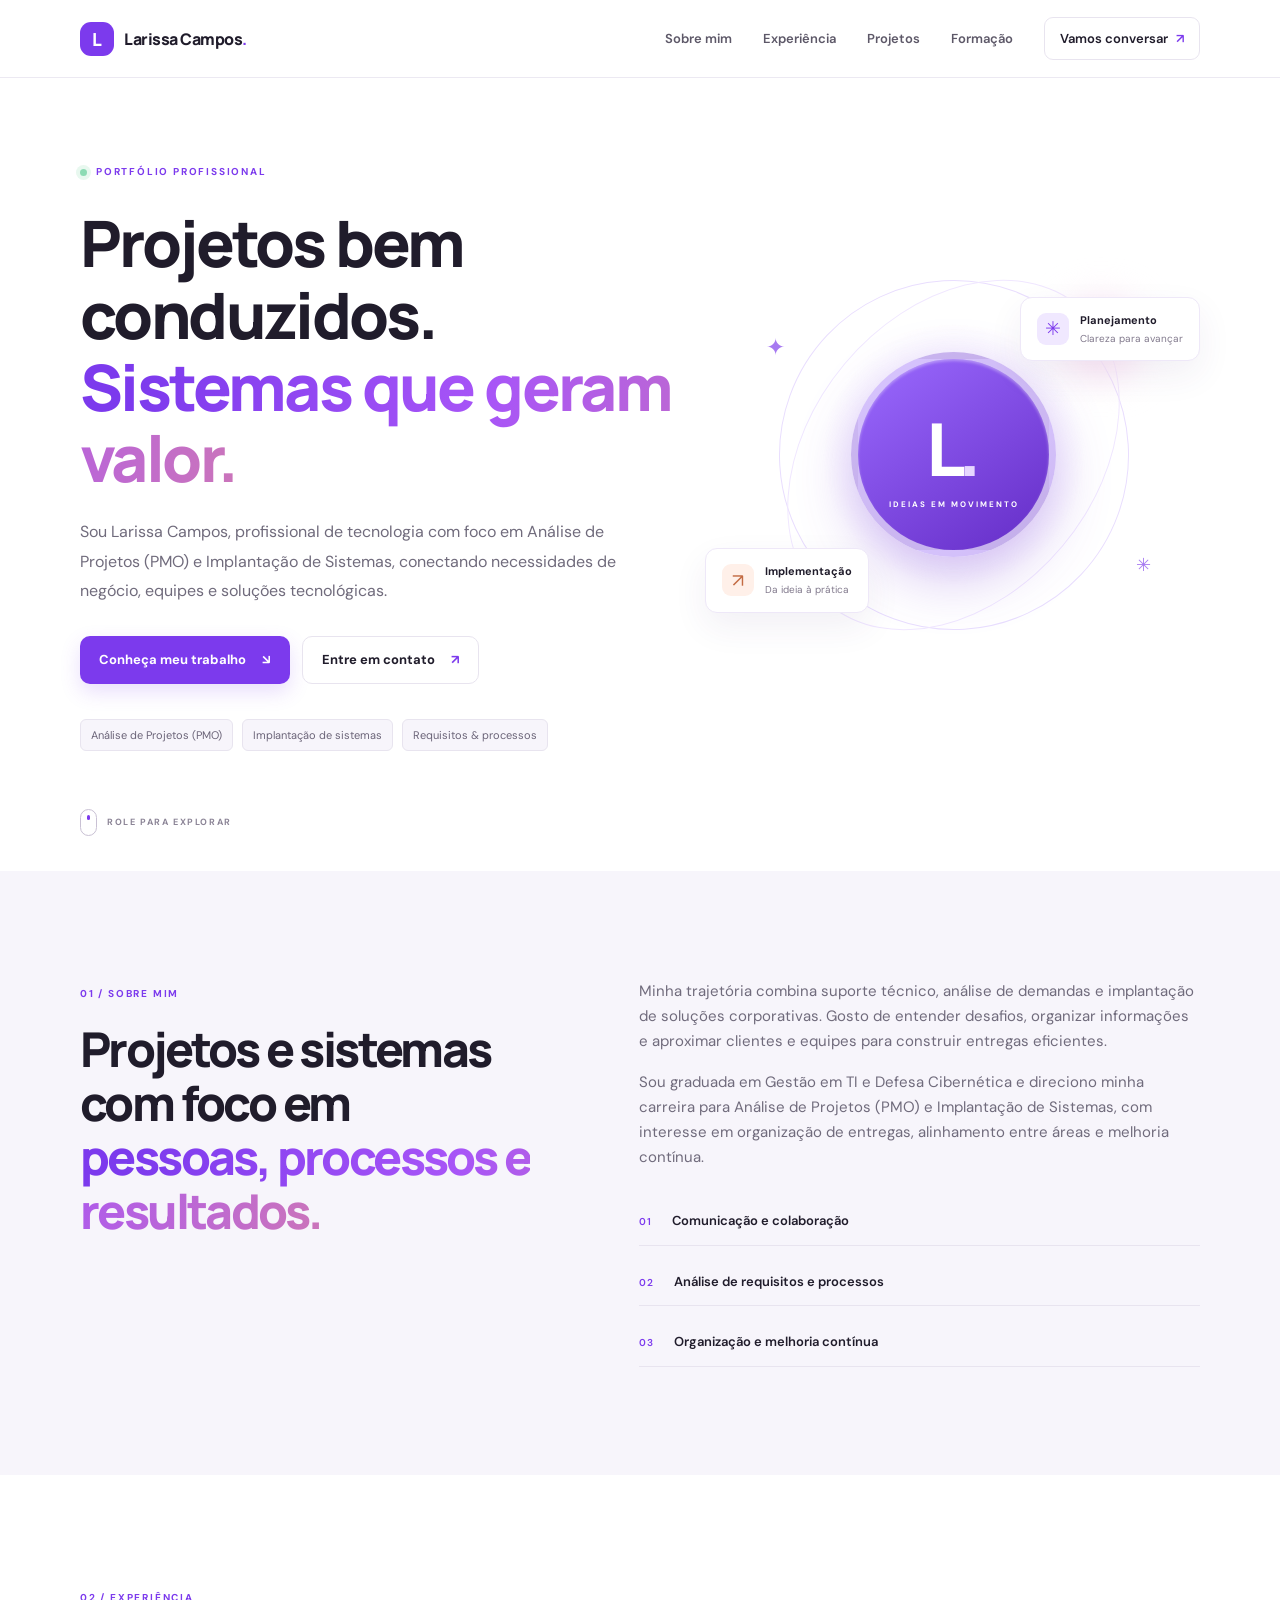
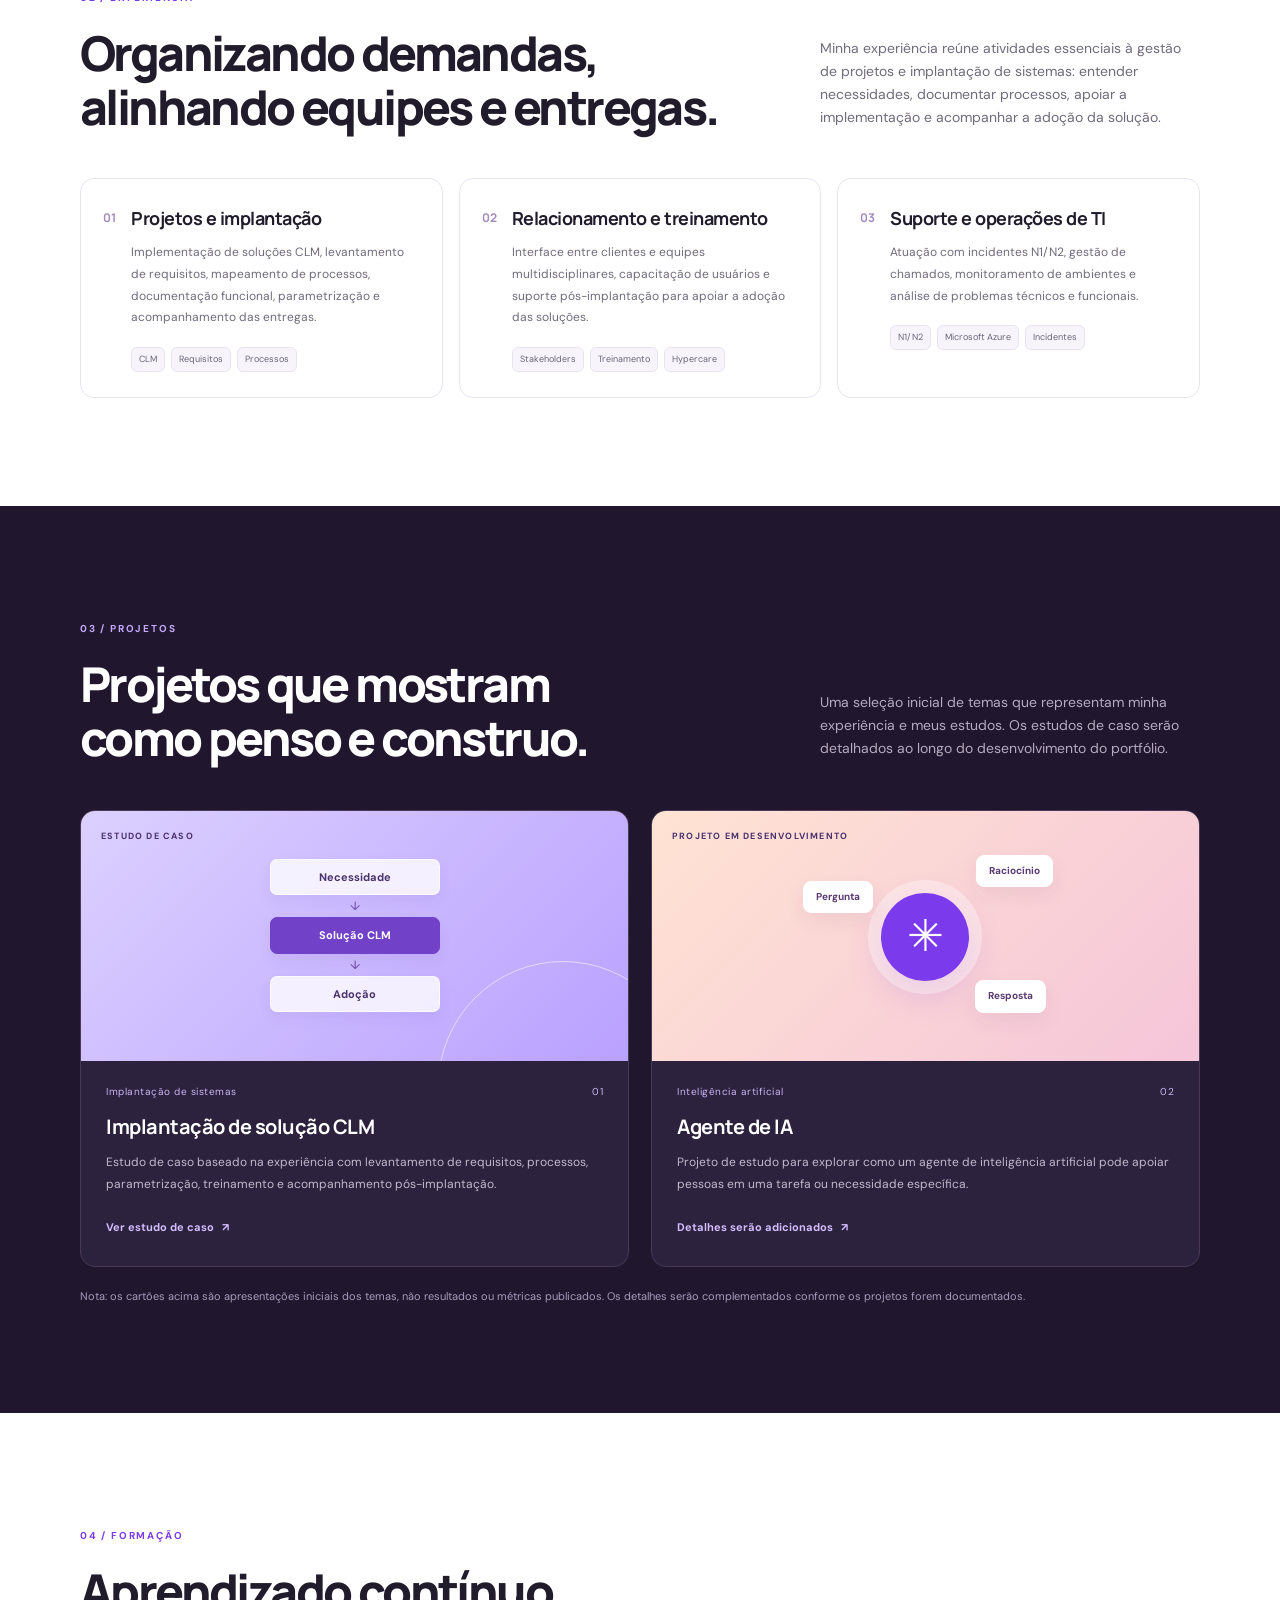
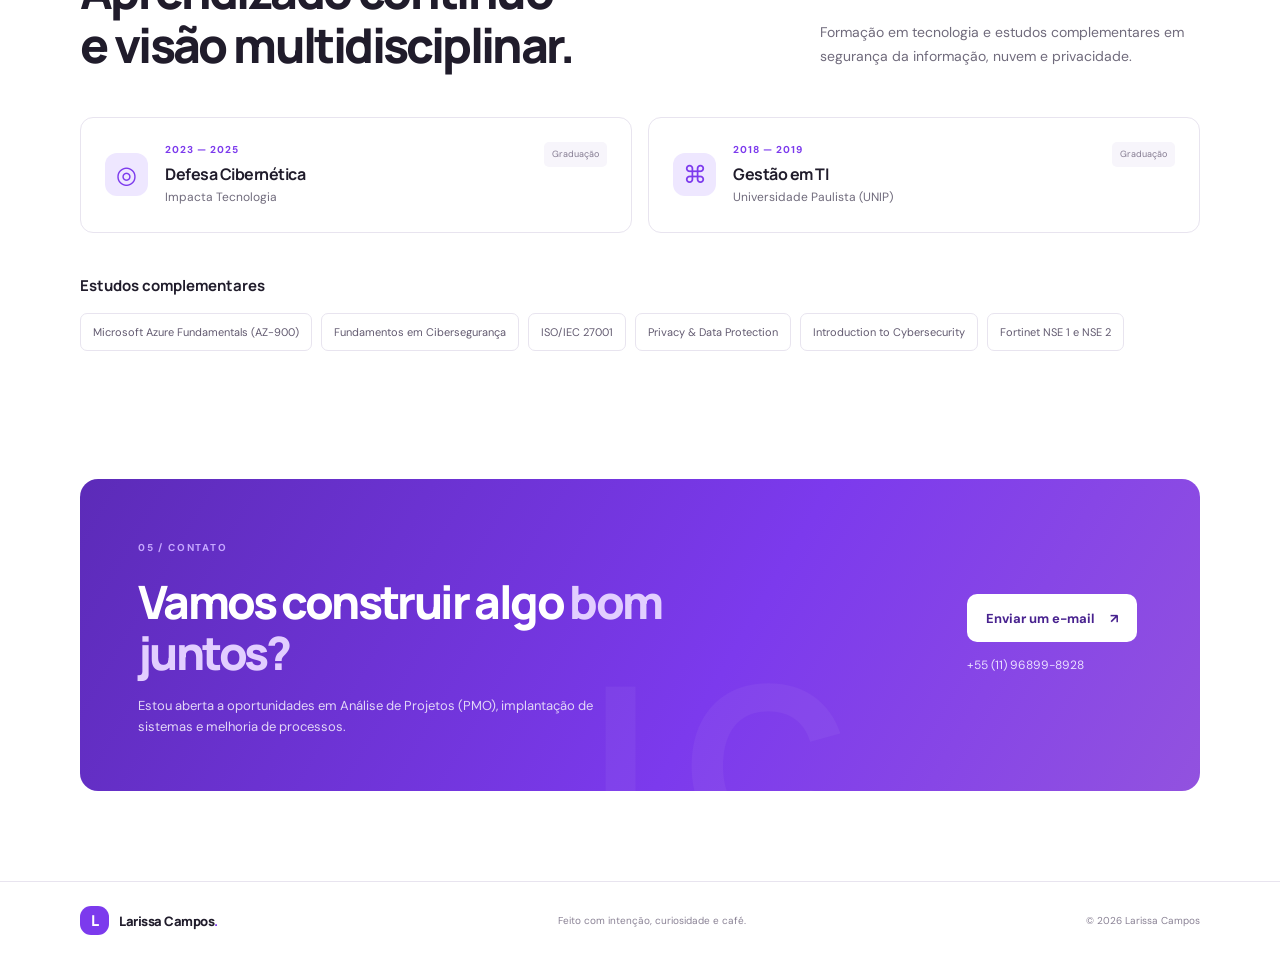
==== commit 406b9ac5: "Conecta o cartão CLM ao estudo de caso" ====
--- a/index.html
+++ b/index.html
@@ -73,7 +73,7 @@
       <div class="container">
         <div class="section-topline projects-heading"><div class="section-heading"><span class="eyebrow eyebrow-light">03 / PROJETOS</span><h2>Projetos que mostram <br>como penso e construo.</h2></div><p class="section-intro">Uma seleção inicial de temas que representam minha experiência e meus estudos. Os estudos de caso serão detalhados ao longo do desenvolvimento do portfólio.</p></div>
         <div class="project-grid">
-          <article class="project-card project-featured"><div class="project-visual visual-purple"><span class="visual-label">ESTUDO DE CASO</span><div class="flow-diagram"><div class="flow-node">Necessidade</div><span>↓</span><div class="flow-node flow-node-active">Solução CLM</div><span>↓</span><div class="flow-node">Adoção</div></div><span class="visual-orb"></span></div><div class="project-body"><div class="project-meta"><span>Implantação de sistemas</span><span>01</span></div><h3>Implantação de solução CLM</h3><p>Estudo de caso baseado na experiência com levantamento de requisitos, processos, parametrização, treinamento e acompanhamento pós-implantação.</p><span class="text-link">Estudo de caso em preparação <span aria-hidden="true">↗</span></span></div></article>
+          <article class="project-card project-featured"><div class="project-visual visual-purple"><span class="visual-label">ESTUDO DE CASO</span><div class="flow-diagram"><div class="flow-node">Necessidade</div><span>↓</span><div class="flow-node flow-node-active">Solução CLM</div><span>↓</span><div class="flow-node">Adoção</div></div><span class="visual-orb"></span></div><div class="project-body"><div class="project-meta"><span>Implantação de sistemas</span><span>01</span></div><h3>Implantação de solução CLM</h3><p>Estudo de caso baseado na experiência com levantamento de requisitos, processos, parametrização, treinamento e acompanhamento pós-implantação.</p><a class="text-link" href="case-clm.html">Ver estudo de caso <span aria-hidden="true">↗</span></a></div></article>
           <article class="project-card"><div class="project-visual visual-peach"><span class="visual-label">PROJETO EM DESENVOLVIMENTO</span><div class="ai-visual"><span class="ai-ring">✳</span><span class="ai-pill pill-one">Pergunta</span><span class="ai-pill pill-two">Raciocínio</span><span class="ai-pill pill-three">Resposta</span></div></div><div class="project-body"><div class="project-meta"><span>Inteligência artificial</span><span>02</span></div><h3>Agente de IA</h3><p>Projeto de estudo para explorar como um agente de inteligência artificial pode apoiar pessoas em uma tarefa ou necessidade específica.</p><span class="text-link">Detalhes serão adicionados <span aria-hidden="true">↗</span></span></div></article>
         </div>
         <p class="project-note">Nota: os cartões acima são apresentações iniciais dos temas, não resultados ou métricas publicados. Os detalhes serão complementados conforme os projetos forem documentados.</p>
